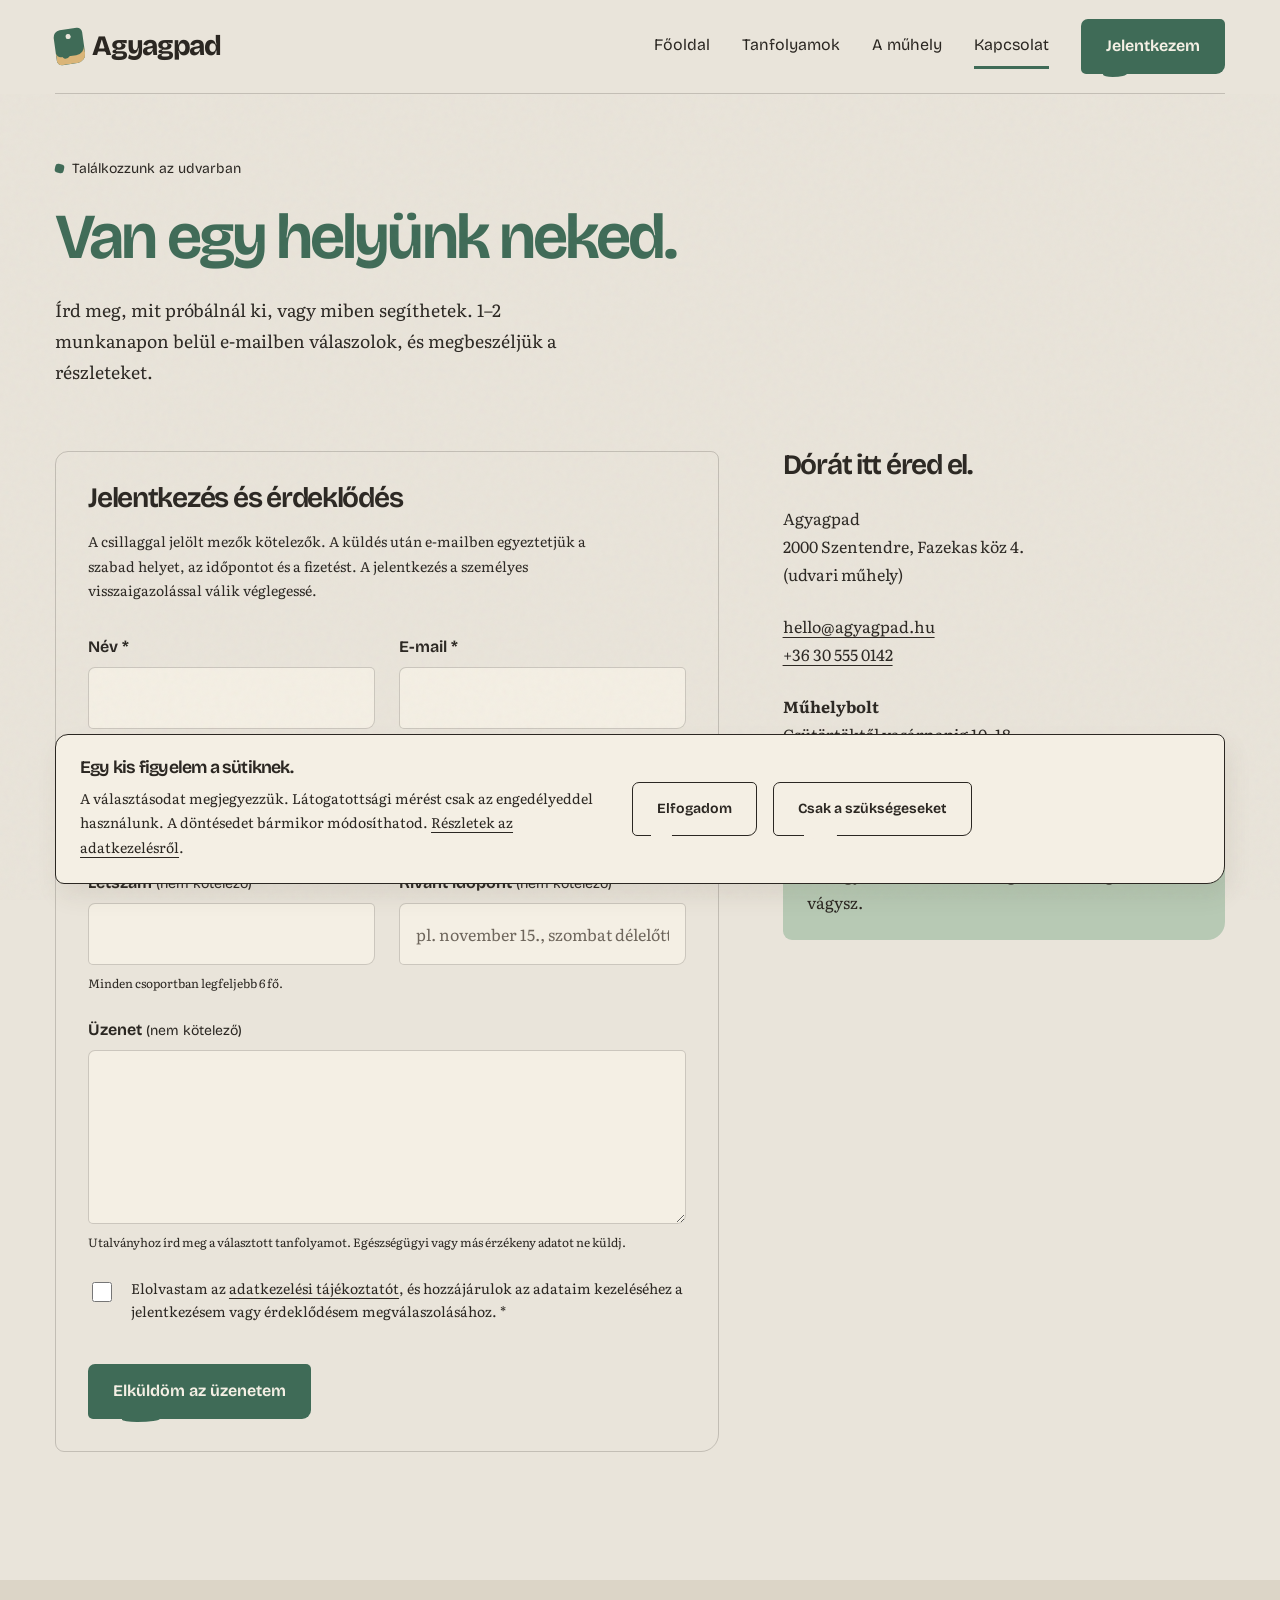
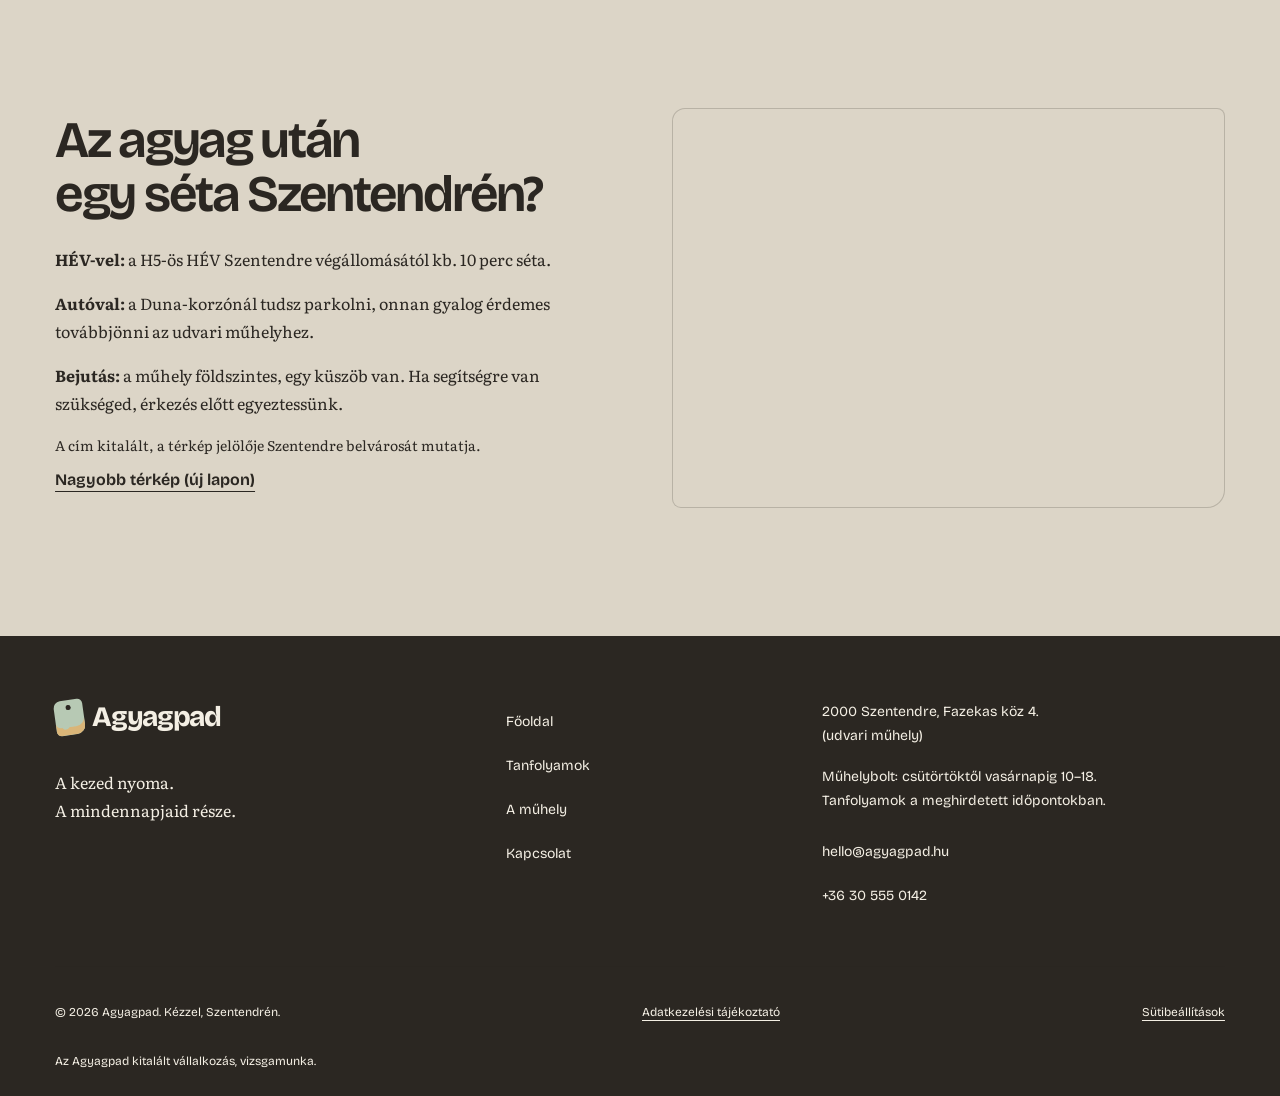
==== kapcsolat.html @ c981d9db "Végleges weboldal: Főoldal, Tanfolyamok, A műhely, Kapcsolat (Netlify Forms), adatkezelés, sütibanne" ====
<!doctype html>
<html lang="hu"><head><meta charset="UTF-8"><meta name="viewport" content="width=device-width, initial-scale=1.0">
<title>Kapcsolat és jelentkezés | Agyagpad, Szentendre</title><meta name="description" content="Jelentkezz korongozó tanfolyamra, kérj ajándékutalványt, vagy írj Dórának. Elérhetőségek, nyitvatartás és megközelítés Szentendrén.">
<link rel="canonical" href="https://agyagpad-szentendre.netlify.app/kapcsolat.html">
<meta property="og:type" content="website"><meta property="og:site_name" content="Agyagpad"><meta property="og:title" content="Kapcsolat és jelentkezés | Agyagpad, Szentendre"><meta property="og:description" content="Jelentkezz korongozó tanfolyamra, kérj ajándékutalványt, vagy írj Dórának. Elérhetőségek, nyitvatartás és megközelítés Szentendrén."><meta property="og:url" content="https://agyagpad-szentendre.netlify.app/kapcsolat.html"><meta property="og:image" content="https://images.unsplash.com/photo-1771523350533-a831d1f703a7?auto=format&fit=crop&fm=webp&q=75&w=1600"><meta property="og:image:alt" content="Agyagos kezek formálnak egy edényt a korongon"><meta property="og:locale" content="hu_HU">
<link rel="icon" href="favicon.svg" type="image/svg+xml"><meta name="theme-color" content="#3F6B57">
<link rel="preconnect" href="https://fonts.googleapis.com"><link rel="preconnect" href="https://fonts.gstatic.com" crossorigin><link rel="preconnect" href="https://images.unsplash.com">
<link href="https://fonts.googleapis.com/css2?family=Bricolage+Grotesque:opsz,wght@12..96,300..800&family=Literata:ital,opsz,wght@0,7..72,300..700;1,7..72,400&display=swap" rel="stylesheet"><link rel="stylesheet" href="css/style.css">
</head><body><a class="skip-link" href="#tartalom">Ugrás a tartalomra</a>
<header class="site-header" id="fejlec"><div class="container header-inner">
<a class="logo" href="index.html" aria-label="Agyagpad, főoldal"><span class="logo-mark" aria-hidden="true"></span>Agyagpad</a>
<nav class="desktop-nav" aria-label="Fő navigáció"><a href="index.html">Főoldal</a><a href="tanfolyamok.html">Tanfolyamok</a><a href="muhely.html">A műhely</a><a href="kapcsolat.html" aria-current="page">Kapcsolat</a></nav>
<a class="button header-cta" href="kapcsolat.html#jelentkezes">Jelentkezem</a>
<button class="menu-toggle" type="button" aria-expanded="false" aria-controls="mobil-menu" aria-label="Menü megnyitása">Menü</button>
</div><div class="mobile-menu" id="mobil-menu" hidden><nav aria-label="Mobil navigáció"><a href="index.html">Főoldal</a><a href="tanfolyamok.html">Tanfolyamok</a><a href="muhely.html">A műhely</a><a href="kapcsolat.html" aria-current="page">Kapcsolat</a></nav><p>Egy udvari műhely Szentendrén. Egy hely a korongnál neked.</p></div></header><main id="tartalom" tabindex="-1"><section class="page-intro container"><p class="hero-location">Találkozzunk az udvarban</p><h1>Van egy helyünk neked.</h1><p class="lead">Írd meg, mit próbálnál ki, vagy miben segíthetek. 1–2 munkanapon belül e-mailben válaszolok, és megbeszéljük a részleteket.</p></section>
<div class="container contact-layout"><section class="form-panel" id="jelentkezes" aria-labelledby="urlap-cim"><h2 id="urlap-cim">Jelentkezés és érdeklődés</h2><p>A csillaggal jelölt mezők kötelezők. A küldés után e-mailben egyeztetjük a szabad helyet, az időpontot és a fizetést. A jelentkezés a személyes visszaigazolással válik véglegessé.</p>
<form name="jelentkezes" method="POST" data-netlify="true" netlify-honeypot="bot-field" action="/koszonjuk.html">
<input type="hidden" name="form-name" value="jelentkezes"><p hidden><label for="bot-field">Ezt a mezőt hagyd üresen</label><input id="bot-field" name="bot-field" tabindex="-1" autocomplete="off"></p>
<div class="form-grid">
<div class="field"><label for="nev">Név *</label><input id="nev" name="nev" type="text" autocomplete="name" maxlength="120" required aria-describedby="nev-hiba"><p class="field-error" id="nev-hiba" hidden></p></div>
<div class="field"><label for="email">E-mail *</label><input id="email" name="email" type="email" autocomplete="email" maxlength="254" required aria-describedby="email-hiba"><p class="field-error" id="email-hiba" hidden></p></div>
<div class="field"><label for="telefon">Telefon <span>(nem kötelező)</span></label><input id="telefon" name="telefon" type="tel" autocomplete="tel" maxlength="40" aria-describedby="telefon-hiba"><p class="field-error" id="telefon-hiba" hidden></p></div>
<div class="field"><label for="tipus">Tanfolyam típusa *</label><select id="tipus" name="tipus" required aria-describedby="tipus-hiba"><option value="">Válassz egy típust</option value="kostolo">Kóstoló</option><option value="kurzus">Kezdő kurzus</option><option value="csapatepito">Csapatépítő</option><option value="utalvany">Ajándékutalvány</option><option value="egyeb">Egyéb kérdés</option></select><p class="field-error" id="tipus-hiba" hidden></p></div>
<div class="field"><label for="letszam">Létszám <span>(nem kötelező)</span></label><input id="letszam" name="letszam" type="number" min="1" max="6" step="1" inputmode="numeric" aria-describedby="letszam-segitseg letszam-hiba"><span class="field-help" id="letszam-segitseg">Minden csoportban legfeljebb 6 fő.</span><p class="field-error" id="letszam-hiba" hidden></p></div>
<div class="field"><label for="idopont">Kívánt időpont <span>(nem kötelező)</span></label><input id="idopont" name="idopont" type="text" maxlength="200" placeholder="pl. november 15., szombat délelőtt" aria-describedby="idopont-hiba"><p class="field-error" id="idopont-hiba" hidden></p></div>
<div class="field wide"><label for="uzenet">Üzenet <span>(nem kötelező)</span></label><textarea id="uzenet" name="uzenet" rows="5" maxlength="4000" aria-describedby="uzenet-segitseg uzenet-hiba"></textarea><span class="field-help" id="uzenet-segitseg">Utalványhoz írd meg a választott tanfolyamot. Egészségügyi vagy más érzékeny adatot ne küldj.</span><p class="field-error" id="uzenet-hiba" hidden></p></div>
<div class="field wide"><label class="check-label" for="adatkezeles"><input id="adatkezeles" name="adatkezeles" type="checkbox" value="hozzajarulok" required aria-describedby="adatkezeles-hiba"><span>Elolvastam az <a href="adatkezelesi-tajekoztato.html">adatkezelési tájékoztatót</a>, és hozzájárulok az adataim kezeléséhez a jelentkezésem vagy érdeklődésem megválaszolásához. *</span></label><p class="field-error" id="adatkezeles-hiba" hidden></p></div>
</div><button class="button" type="submit">Elküldöm az üzenetem</button>
</form></section>
<aside class="contact-aside" aria-labelledby="elerhetoseg-cim"><h2 id="elerhetoseg-cim">Dórát itt éred el.</h2><p>Agyagpad<br>2000 Szentendre, Fazekas köz 4.<br>(udvari műhely)</p><p><a href="mailto:hello@agyagpad.hu">hello@agyagpad.hu</a><br><a href="tel:+36305550142">+36 30 555 0142</a></p><p><strong>Műhelybolt</strong><br>Csütörtöktől vasárnapig 10–18.<br>Tanfolyamok a megadott időpontokban.</p><p class="aside-note">Nem tudod, melyik alkalom illene hozzád? Válaszd az „Egyéb kérdés” lehetőséget, és írd meg, mire vágysz.</p></aside></div>
<section class="section surface" id="megkozelites" aria-labelledby="utvonal-cim"><div class="container split"><div class="copy"><h2 id="utvonal-cim">Az agyag után<br>egy séta Szentendrén?</h2><p><strong>HÉV-vel:</strong> a H5-ös HÉV Szentendre végállomásától kb. 10 perc séta.</p><p><strong>Autóval:</strong> a Duna-korzónál tudsz parkolni, onnan gyalog érdemes továbbjönni az udvari műhelyhez.</p><p><strong>Bejutás:</strong> a műhely földszintes, egy küszöb van. Ha segítségre van szükséged, érkezés előtt egyeztessünk.</p><p class="gallery-note">A cím kitalált, a térkép jelölője Szentendre belvárosát mutatja.</p><a class="text-link" href="https://www.openstreetmap.org/?mlat=47.6694&amp;mlon=19.0756#map=16/47.6694/19.0756" target="_blank" rel="noopener noreferrer">Nagyobb térkép (új lapon)</a></div><iframe class="map" src="https://www.openstreetmap.org/export/embed.html?bbox=19.062%2C47.663%2C19.089%2C47.676&amp;layer=mapnik&amp;marker=47.6694%2C19.0756" width="800" height="400" loading="lazy" title="Szentendre belvárosa az OpenStreetMap térképen" referrerpolicy="no-referrer"></iframe></div></section></main><footer><div class="container"><div class="footer-main">
<div class="footer-brand"><a class="logo" href="index.html" aria-label="Agyagpad, főoldal"><span class="logo-mark" aria-hidden="true"></span>Agyagpad</a><p class="footer-tagline">A kezed nyoma.<br>A mindennapjaid része.</p></div>
<nav class="footer-nav" aria-label="Lábléc navigáció"><a href="index.html">Főoldal</a><a href="tanfolyamok.html">Tanfolyamok</a><a href="muhely.html">A műhely</a><a href="kapcsolat.html" aria-current="page">Kapcsolat</a></nav>
<div class="footer-contact"><p>2000 Szentendre, Fazekas köz 4.<br>(udvari műhely)</p><p>Műhelybolt: csütörtöktől vasárnapig 10–18.<br>Tanfolyamok a meghirdetett időpontokban.</p><a href="mailto:hello@agyagpad.hu">hello@agyagpad.hu</a><a href="tel:+36305550142">+36 30 555 0142</a></div>
</div><div class="footer-bottom"><p>© 2026 Agyagpad. Kézzel, Szentendrén.</p><a href="adatkezelesi-tajekoztato.html">Adatkezelési tájékoztató</a><button type="button" class="cookie-settings" data-cookie-settings>Sütibeállítások</button></div><p class="footer-note">Az Agyagpad kitalált vállalkozás, vizsgamunka.</p></div></footer>
<section class="cookie-banner" id="suti-banner" aria-labelledby="suti-cim" hidden><div><h2 id="suti-cim">Egy kis figyelem a sütiknek.</h2><p>A választásodat megjegyezzük. Látogatottsági mérést csak az engedélyeddel használunk. A döntésedet bármikor módosíthatod. <a href="adatkezelesi-tajekoztato.html#sutik">Részletek az adatkezelésről</a>.</p></div><div class="cookie-actions"><button class="button" type="button" data-consent="accept">Elfogadom</button><button class="button" type="button" data-consent="necessary">Csak a szükségeseket</button></div></section>
<p class="cookie-status" id="suti-statusz" role="status" aria-live="polite"></p>
<script src="js/main.js" defer></script></body></html>
---- css/style.css ----
/* Agyagpad: a design-system.md tokenjei és közös komponensei. */
:root {
  --color-primary: #3F6B57;
  --color-secondary: #C08A3E;
  --color-accent: #34508C;
  --color-bg: #E9E4DA;
  --color-surface: #DCD5C7;
  --color-chalk: #F4EFE4;
  --color-celadon-light: #B7C9B4;
  --color-ochre-light: #DAB578;
  --color-text: #2B2722;
  --color-muted: #6E665C;
  --color-line: rgba(43,39,34,.2);
  --font-heading: 'Bricolage Grotesque', system-ui, sans-serif;
  --font-body: 'Literata', Georgia, serif;
  --fs-display: clamp(3.4rem, 6.7vw, 6.6rem);
  --fs-h1: clamp(2.6rem, 5vw, 4.6rem);
  --fs-h2: clamp(2.1rem, 4vw, 3.8rem);
  --fs-h3: clamp(1.5rem, 2.2vw, 2.1rem);
  --fs-lead: clamp(1.1rem, 1.3vw, 1.3rem);
  --fs-body: 1rem;
  --fs-small: .875rem;
  --fs-xs: .75rem;
  --page-gutter: clamp(22px, 4.3vw, 80px);
  --content-max: 1440px;
  --space-section: clamp(72px, 10vw, 150px);
  --space-1: 8px;
  --space-2: 16px;
  --space-3: 24px;
  --space-4: 32px;
  --space-6: 48px;
  --space-8: 64px;
  --radius-tile: 13px 8px 18px 9px;
  --radius-button: 7px 5px 9px 5px;
  --button-height: 54px;
  --shadow-tile: 4px 12px 24px rgba(75,62,43,.09);
  --ease-spring: cubic-bezier(.2,.8,.25,1.3);
  --duration-hover: 300ms;
  --header-height: 94px;
  --weight-heading: 650;
  --tracking-heading: -.045em;
  --leading-heading: 1.05;
  --leading-body: 1.75;
  --focus-width: 3px;
  --grain-opacity: .15;
}
*, *::before, *::after { box-sizing: border-box; }
html { scroll-behavior: smooth; scroll-padding-top: calc(var(--header-height) + var(--space-3)); }
body { margin: 0; background: var(--color-bg); color: var(--color-text); font: var(--fs-body)/var(--leading-body) var(--font-body); -webkit-font-smoothing: antialiased; }
body::before { content: ''; position: fixed; inset: 0; z-index: 20; pointer-events: none; opacity: var(--grain-opacity); background: url("data:image/svg+xml,%3Csvg viewBox='0 0 180 180' xmlns='http://www.w3.org/2000/svg'%3E%3Cfilter id='n'%3E%3CfeTurbulence type='fractalNoise' baseFrequency='.85' numOctaves='3' stitchTiles='stitch'/%3E%3C/filter%3E%3Cpath opacity='.23' filter='url(%23n)' d='M0 0h180v180H0z'/%3E%3C/svg%3E"); }
h1, h2, h3, p, figure { margin: 0; }
h1, h2, h3 { font-family: var(--font-heading); font-weight: var(--weight-heading); line-height: var(--leading-heading); letter-spacing: var(--tracking-heading); text-wrap: balance; overflow-wrap: break-word; }
h1 { font-size: var(--fs-h1); }
h2 { font-size: var(--fs-h2); }
h3 { font-size: var(--fs-h3); }
p { max-width: 65ch; }
a { color: inherit; text-decoration: none; }
button, input, select, textarea { font: inherit; color: inherit; }
button { cursor: pointer; }
button, a { -webkit-tap-highlight-color: transparent; }
img { display: block; width: 100%; height: 100%; object-fit: cover; }
svg { display: block; }
[hidden] { display: none !important; }
::selection { background: var(--color-ochre-light); color: var(--color-text); }
:focus-visible { outline: var(--focus-width) solid var(--color-accent); outline-offset: 5px; }
footer :focus-visible, .closing :focus-visible, .facts :focus-visible, .course:nth-child(3) :focus-visible, .detail-tile.cobalt :focus-visible { outline-color: var(--color-ochre-light); }
.container { width: calc(100% - var(--page-gutter) * 2); max-width: var(--content-max); margin-inline: auto; }
.container > *, .split > *, .studio-layout > *, .visit-layout > *, .gift-panel > *, .contact-layout > *, .footer-main > * { min-width: 0; }
.skip-link { position: fixed; top: var(--space-1); left: var(--space-2); z-index: 100; padding: var(--space-2) var(--space-3); background: var(--color-chalk); font-family: var(--font-heading); transform: translateY(-160%); }
.skip-link:focus { transform: none; }
.site-header { position: sticky; top: 0; z-index: 40; background: var(--color-bg); }
.site-header.scrolled { box-shadow: var(--shadow-tile); }
.header-inner { min-height: var(--header-height); display: flex; align-items: center; gap: var(--space-4); border-bottom: 1px solid var(--color-line); }
.logo { display: inline-flex; align-items: center; gap: var(--space-1); font: 750 var(--fs-h3)/1 var(--font-heading); letter-spacing: var(--tracking-heading); flex-shrink: 0; }
.logo-mark { position: relative; width: 29px; height: 35px; background: var(--color-primary); border-radius: var(--radius-button); transform: rotate(-8deg); box-shadow: inset 0 -8px 0 var(--color-ochre-light); flex-shrink: 0; }
.logo-mark::before { content: ''; position: absolute; left: 12px; top: 5px; width: 5px; height: 5px; border-radius: 50%; background: var(--color-bg); }
.logo-mark::after { content: ''; position: absolute; left: 6px; bottom: 6px; width: 8px; height: 7px; border-radius: 0 0 6px 5px; background: var(--color-primary); }
.desktop-nav { display: flex; gap: var(--space-4); margin-left: auto; font: var(--fs-body)/1.4 var(--font-heading); }
.desktop-nav a { display: flex; align-items: center; min-height: 44px; border-bottom: 3px solid transparent; }
.desktop-nav a:hover, .desktop-nav [aria-current] { border-color: var(--color-primary); }
.button { --button-bg: var(--color-primary); position: relative; display: inline-flex; align-items: center; justify-content: center; min-height: var(--button-height); padding: var(--space-2) var(--space-3); border: 1px solid transparent; border-radius: var(--radius-button); background: var(--button-bg); color: var(--color-chalk); font: 650 var(--fs-body)/1.3 var(--font-heading); text-align: center; transition: transform var(--duration-hover) var(--ease-spring); }
.button::after { content: ''; position: absolute; bottom: -4px; left: 15%; width: 17%; height: 6px; border-radius: 0 0 60% 40%; background: var(--button-bg); }
.button:hover { transform: translateY(-2px) rotate(-1deg); }
.button.secondary { --button-bg: transparent; color: var(--color-text); border-color: var(--color-text); }
.button.ochre { --button-bg: var(--color-ochre-light); color: var(--color-text); }
.button.light { --button-bg: var(--color-chalk); color: var(--color-primary); }
.header-cta { flex-shrink: 0; }
.menu-toggle { display: none; min-height: 44px; padding: var(--space-1) 0; border: 0; background: transparent; font: 650 var(--fs-small)/1.3 var(--font-heading); }
.mobile-menu { position: fixed; inset: var(--header-height) 0 0; padding: var(--space-4) var(--page-gutter); background: var(--color-bg); overflow-y: auto; }
.mobile-menu nav { display: grid; font: 650 var(--fs-h3)/1.5 var(--font-heading); }
.mobile-menu nav a { padding-block: var(--space-2); border-bottom: 1px solid var(--color-line); }
.mobile-menu [aria-current] { color: var(--color-primary); text-decoration: underline; text-underline-offset: var(--space-1); }
.mobile-menu p { margin-top: var(--space-4); font-size: var(--fs-small); }
.menu-open { overflow-y: hidden; }
.hero { display: grid; grid-template-columns: 1.08fr 1fr; gap: var(--space-8); align-items: center; padding-block: var(--space-8); }
.hero-location { display: flex; align-items: center; gap: var(--space-1); margin-bottom: var(--space-3); font: var(--fs-small)/1.5 var(--font-heading); }
.hero-location::before { content: ''; width: 9px; height: 9px; flex-shrink: 0; border-radius: 3px; background: var(--color-primary); transform: rotate(12deg); }
.hero h1 { font-size: var(--fs-display); line-height: .98; color: var(--color-primary); }
.hero-copy { max-width: 42ch; margin-top: var(--space-3); font-size: var(--fs-lead); }
.hero-actions, .actions { display: flex; flex-wrap: wrap; gap: var(--space-2); margin-top: var(--space-4); }
.hero-note { margin-top: var(--space-3); font: var(--fs-small)/1.5 var(--font-heading); color: var(--color-text); }
.glaze-board { position: relative; min-width: 0; width: 95%; justify-self: center; padding: var(--space-3) var(--space-3) var(--space-2); border: 1px solid var(--color-line); border-radius: var(--radius-tile); background: var(--color-surface); box-shadow: var(--shadow-tile); transform: rotate(2deg); }
.board-nail { position: absolute; top: var(--space-1); left: 50%; width: 6px; height: 6px; border-radius: 50%; background: var(--color-muted); }
.hero-photo { height: clamp(260px, 24vw, 365px); border-radius: var(--radius-button); overflow: hidden; transform: rotate(-1deg); background: var(--color-muted); }
.photo-note { position: absolute; top: var(--space-6); right: 0; padding: var(--space-2); border-radius: var(--radius-button); background: var(--color-accent); color: var(--color-chalk); font: var(--fs-small)/1.25 var(--font-heading); transform: rotate(2deg); }
.photo-note strong { display: block; font-size: var(--fs-h3); }
.board-bottom { padding: var(--space-3) var(--space-1) 0; transform: rotate(-2deg); }
.board-caption { display: flex; flex-wrap: wrap; justify-content: space-between; gap: var(--space-1); margin-top: var(--space-2); font: var(--fs-xs)/1.5 var(--font-heading); }
.swatches { display: grid; grid-template-columns: repeat(3,minmax(0,1fr)); gap: var(--space-2); }
.swatch { --glaze: var(--color-primary); position: relative; height: 104px; padding: 0 0 var(--space-1); display: flex; align-items: end; justify-content: center; border: 0; border-radius: var(--radius-button); background: var(--color-ochre-light); font: 650 var(--fs-xs)/1.5 var(--font-heading); transform-origin: 50% 8px; transition: transform var(--duration-hover) var(--ease-spring); }
.swatch::before { content: ''; position: absolute; inset: 0 0 var(--space-4); border-radius: 7px 5px 18% 7%; background: var(--glaze); }
.swatch::after { content: ''; position: absolute; top: var(--space-1); left: calc(50% - 3px); width: 6px; height: 6px; border-radius: 50%; background: var(--color-surface); }
.swatch span::before { content: ''; position: absolute; left: 21%; bottom: var(--space-3); width: 10px; height: 15px; background: var(--glaze); border-radius: 0 0 8px 6px; }
.swatch:nth-child(2) { --glaze: var(--color-secondary); transform: rotate(2deg); }
.swatch:nth-child(3) { --glaze: var(--color-accent); transform: rotate(-2deg); }
.swatch[aria-pressed="true"], .swatch:hover { transform: rotate(-2deg) translateY(-4px); }
.swatch[aria-pressed="true"] { outline: 2px solid var(--color-text); outline-offset: 3px; }
.swatch:focus-visible { outline: var(--focus-width) solid var(--color-accent); outline-offset: 5px; }
.glaze-enter .swatch { animation: tile-arrives 700ms var(--ease-spring) both; }
.glaze-enter .swatch:nth-child(2) { animation-delay: 120ms; }
.glaze-enter .swatch:nth-child(3) { animation-delay: 240ms; }
@keyframes tile-arrives { from { opacity: 0; transform: translateY(-24px) rotate(-12deg); } }
.section { padding-block: var(--space-section); }
.section-heading { display: flex; justify-content: space-between; align-items: end; gap: var(--space-6); margin-bottom: var(--space-6); }
.section-heading p { max-width: 36ch; }
.process { border-top: 1px solid var(--color-line); padding-top: var(--space-8); }
.steps { display: grid; grid-template-columns: repeat(4,minmax(0,1fr)); gap: var(--space-4); list-style: none; margin: 0; padding: 0; counter-reset: steps; }
.steps li { counter-increment: steps; position: relative; padding-top: var(--space-8); }
.steps li::before { content: counter(steps,decimal-leading-zero); position: absolute; top: 0; left: 0; width: 40px; height: 40px; border-radius: var(--radius-button); background: var(--color-celadon-light); font: 650 var(--fs-body)/40px var(--font-heading); text-align: center; transform: rotate(-2deg); }
.steps li:nth-child(2)::before { background: var(--color-ochre-light); transform: rotate(2deg); }
.steps li:nth-child(3)::before { background: var(--color-accent); color: var(--color-chalk); }
.steps li::after { content: ''; position: absolute; top: 20px; left: var(--space-6); right: 0; height: 1px; background: var(--color-line); }
.steps li:last-child::after { display: none; }
.steps h3 { margin-bottom: var(--space-2); }
.steps p { font-size: var(--fs-small); }
.courses, .surface { background: var(--color-surface); }
.course-grid { display: grid; grid-template-columns: repeat(3,minmax(0,1fr)); gap: var(--space-4); padding: var(--space-2) var(--space-1); }
.course { --tile-color: var(--color-celadon-light); position: relative; display: flex; flex-direction: column; min-width: 0; padding: var(--space-6) var(--space-4) var(--space-4); border-radius: var(--radius-tile); background: var(--tile-color); box-shadow: var(--shadow-tile); transform: rotate(-1deg); }
.course::before, .fact::before { content: ''; position: absolute; top: var(--space-2); left: calc(50% - 4px); width: 8px; height: 8px; border-radius: 50%; background: var(--color-muted); }
.course::after { content: ''; position: absolute; bottom: -8px; left: 17%; width: 24%; height: 16px; border-radius: 0 0 50% 30%; background: var(--tile-color); }
.course:nth-child(2) { --tile-color: var(--color-ochre-light); transform: translateY(16px) rotate(1deg); }
.course:nth-child(3) { --tile-color: var(--color-accent); color: var(--color-chalk); }
.course:nth-child(3)::before { background: var(--color-chalk); }
.course-topline, .course-time { font: var(--fs-small)/1.7 var(--font-heading); }
.course-topline { margin-bottom: var(--space-2); }
.course h3 { margin-bottom: var(--space-2); }
.course-description { font-size: var(--fs-small); flex: 1; }
.course-time { margin-bottom: var(--space-3); padding-block: var(--space-3); border-bottom: 1px solid currentColor; }
.course-price { font: 650 var(--fs-h3)/1.3 var(--font-heading); letter-spacing: var(--tracking-heading); }
.course-price small { font: var(--fs-small)/1.5 var(--font-heading); letter-spacing: normal; }
.course .text-link { margin-top: var(--space-2); align-self: start; }
.text-link { display: inline-flex; align-items: center; min-height: 44px; font: 650 var(--fs-body)/1.5 var(--font-heading); text-decoration: underline; text-underline-offset: 6px; }
.text-link:hover { text-decoration-thickness: 2px; }
.course-footnote { text-align: center; max-width: none; margin-top: var(--space-6); font-size: var(--fs-small); }
.facts { padding-block: var(--space-section); background: var(--color-primary); color: var(--color-chalk); }
.facts-heading { display: grid; grid-template-columns: 1.2fr 1fr; gap: var(--space-8); align-items: center; margin-bottom: var(--space-6); }
.fact-grid { display: grid; grid-template-columns: repeat(4,minmax(0,1fr)); gap: var(--space-3); }
.fact { position: relative; padding: var(--space-6) var(--space-3) var(--space-4); background: var(--color-celadon-light); color: var(--color-text); border-radius: var(--radius-tile); }
.fact:nth-child(2) { background: var(--color-chalk); }
.fact:nth-child(3) { background: var(--color-surface); }
.fact:nth-child(4) { background: var(--color-ochre-light); }
.fact-value { display: block; font: 650 var(--fs-h3)/1.1 var(--font-heading); letter-spacing: var(--tracking-heading); margin-bottom: var(--space-3); }
.fact h3 { font-size: var(--fs-body); margin-bottom: var(--space-2); }
.fact p { font-size: var(--fs-small); }
.studio, .visit { padding-block: var(--space-section); }
.studio-layout, .visit-layout, .split { display: grid; grid-template-columns: repeat(2,minmax(0,1fr)); gap: var(--space-8); align-items: center; }
.studio-photo { height: 520px; position: relative; width: 96%; margin-inline: auto; padding: var(--space-2); border-radius: var(--radius-tile); background: var(--color-surface); transform: rotate(-2deg); }
.studio-photo img, .editorial-photo img { border-radius: var(--radius-button); }
.studio-photo figcaption { position: absolute; bottom: var(--space-3); right: 0; padding: var(--space-2); border-radius: var(--radius-button); background: var(--color-ochre-light); transform: rotate(2deg); font: var(--fs-small)/1.5 var(--font-heading); }
.studio-copy h2, .visit h2, .gift-copy h2, .copy h2 { margin-bottom: var(--space-3); }
.studio-copy p + p, .copy p + p { margin-top: var(--space-2); }
.studio-signature { margin-block: var(--space-3); color: var(--color-primary); font: 650 var(--fs-h3)/1.2 var(--font-heading); }
.pieces { margin-top: var(--space-8); }
.pieces-heading { display: flex; justify-content: space-between; align-items: baseline; gap: var(--space-4); margin-bottom: var(--space-4); }
.pieces-heading p { max-width: 40ch; font-size: var(--fs-small); }
.pieces-grid { display: grid; grid-template-columns: 1fr 1.18fr 1fr; gap: var(--space-3); }
.pieces-grid figure { min-width: 0; }
.piece-photo { height: 290px; overflow: hidden; border-radius: var(--radius-tile); background: var(--color-surface); }
.pieces-grid figure:nth-child(2) { padding-top: var(--space-3); }
.pieces-grid figcaption { display: flex; flex-wrap: wrap; justify-content: space-between; gap: var(--space-1); margin-top: var(--space-2); font: var(--fs-small)/1.5 var(--font-heading); }
.gift { padding-bottom: var(--space-6); }
.gift-panel { display: grid; grid-template-columns: 1fr 1.1fr; gap: var(--space-8); align-items: center; padding: var(--space-8); border-radius: var(--radius-tile); background: var(--color-ochre-light); }
.gift-copy .button { margin-top: var(--space-3); }
.gift-note { margin-top: var(--space-3); font-size: var(--fs-small); }
.voucher { position: relative; width: 96%; margin-inline: auto; padding: var(--space-4); border-radius: var(--radius-tile); background: var(--color-chalk); transform: rotate(-2deg); box-shadow: var(--shadow-tile); }
.voucher::before { content: ''; position: absolute; inset: var(--space-1); border: 1px solid var(--color-secondary); border-radius: var(--radius-button); pointer-events: none; }
.voucher-top, .voucher-bottom { display: flex; justify-content: space-between; gap: var(--space-2); font: var(--fs-small)/1.5 var(--font-heading); }
.voucher-title { margin-block: var(--space-4) var(--space-3); font: 650 var(--fs-h3)/1.1 var(--font-heading); color: var(--color-primary); letter-spacing: var(--tracking-heading); }
.voucher-line { display: flex; align-items: center; gap: var(--space-2); margin-top: var(--space-1); font-size: var(--fs-xs); }
.voucher-line i { flex: 1; height: 1px; background: var(--color-line); }
.voucher-bottom { margin-top: var(--space-3); padding-top: var(--space-2); border-top: 1px solid var(--color-line); font-size: var(--fs-xs); }
.visit-intro, .visit-travel { margin-block: var(--space-3); }
.visit-details { display: grid; grid-template-columns: repeat(2,minmax(0,1fr)); gap: var(--space-3); }
dt { font: 650 var(--fs-body)/1.5 var(--font-heading); margin-bottom: var(--space-1); }
dd { margin: 0; font-size: var(--fs-small); }
.visit-photo { height: 460px; position: relative; overflow: hidden; border-radius: var(--radius-tile); }
.visit-photo figcaption { position: absolute; bottom: var(--space-3); left: var(--space-3); right: var(--space-3); width: fit-content; padding: var(--space-2); background: var(--color-chalk); border-radius: var(--radius-button); font: var(--fs-small)/1.5 var(--font-heading); }
.closing { padding-block: var(--space-8); background: var(--color-primary); color: var(--color-chalk); }
.closing-inner { display: flex; justify-content: space-between; align-items: center; gap: var(--space-6); }
.closing-actions { flex-shrink: 0; display: grid; gap: var(--space-2); text-align: center; font: var(--fs-small)/1.5 var(--font-heading); }
footer { padding-block: var(--space-8) var(--space-3); background: var(--color-text); color: var(--color-chalk); font-family: var(--font-heading); }
.footer-main { display: grid; grid-template-columns: 1.2fr .8fr 1.2fr; gap: var(--space-6); margin-bottom: var(--space-6); }
footer .logo-mark { background: var(--color-celadon-light); }
footer .logo-mark::before { background: var(--color-text); }
footer .logo-mark::after { background: var(--color-celadon-light); }
.footer-tagline { font-family: var(--font-body); margin-top: var(--space-3); }
.footer-nav { display: grid; justify-items: start; align-content: start; }
.footer-nav a, .footer-contact a { display: flex; align-items: center; min-height: 44px; font-size: var(--fs-small); }
.footer-contact { font-size: var(--fs-small); overflow-wrap: anywhere; }
.footer-contact p { margin-bottom: var(--space-2); }
.footer-bottom { display: flex; flex-wrap: wrap; align-items: center; justify-content: space-between; gap: var(--space-2) var(--space-3); padding-top: var(--space-3); border-top: 1px solid var(--color-line); font-size: var(--fs-xs); }
.footer-bottom a, .cookie-settings { min-height: 44px; display: inline-flex; align-items: center; text-decoration: underline; text-underline-offset: 4px; }
.cookie-settings { padding: 0; border: 0; background: transparent; font: inherit; }
footer a:hover { text-decoration: underline; text-underline-offset: 4px; }
.footer-note { margin-top: var(--space-2); font-size: var(--fs-xs); }
.page-intro { padding-block: var(--space-8); }
.page-intro h1 { color: var(--color-primary); max-width: 19ch; }
.page-intro .lead { margin-top: var(--space-3); max-width: 55ch; font-size: var(--fs-lead); }
.page-links { display: flex; flex-wrap: wrap; gap: var(--space-3); margin-top: var(--space-4); }
.page-links a { font: 650 var(--fs-small)/1.5 var(--font-heading); text-decoration: underline; text-underline-offset: 5px; min-height: 44px; display: flex; align-items: center; }
.course-detail { padding-block: var(--space-section); border-top: 1px solid var(--color-line); }
.detail-tile { position: relative; width: 96%; margin-inline: auto; padding: var(--space-6) var(--space-4); background: var(--color-celadon-light); border-radius: var(--radius-tile); box-shadow: var(--shadow-tile); transform: rotate(-1deg); }
.detail-tile.ochre { background: var(--color-ochre-light); transform: rotate(1deg); }
.detail-tile.cobalt { background: var(--color-accent); color: var(--color-chalk); }
.detail-tile p + p { margin-top: var(--space-3); }
.detail-price { font: 650 var(--fs-h2)/1.1 var(--font-heading); letter-spacing: var(--tracking-heading); }
.detail-meta { margin-top: var(--space-3); font: 650 var(--fs-lead)/1.5 var(--font-heading); }
.course-detail h3 { margin-block: var(--space-4) var(--space-2); }
.plain-list { padding-left: var(--space-3); margin-block: var(--space-3); }
.plain-list li + li { margin-top: var(--space-1); }
.included-list { display: grid; grid-template-columns: repeat(3,minmax(0,1fr)); gap: var(--space-3); padding: 0; list-style: none; margin-block: var(--space-4); }
.included-list li { padding: var(--space-3); background: var(--color-chalk); border-radius: var(--radius-button); font-family: var(--font-heading); }
.faq { max-width: 900px; margin-inline: auto; }
.faq h2 { margin-bottom: var(--space-4); }
details { border-bottom: 1px solid var(--color-line); }
summary { position: relative; padding: var(--space-3) var(--space-4) var(--space-3) 0; cursor: pointer; font: 650 var(--fs-lead)/1.4 var(--font-heading); }
details p { padding-bottom: var(--space-3); }
.editorial-photo { height: 480px; padding: var(--space-2); border-radius: var(--radius-tile); background: var(--color-surface); }
.editorial-photo figcaption { font-size: var(--fs-small); }
.gallery-note { margin-top: var(--space-3); font-size: var(--fs-small); color: var(--color-text); }
.contact-layout { display: grid; grid-template-columns: 1.5fr 1fr; gap: var(--space-8); align-items: start; padding-bottom: var(--space-section); }
.form-panel { padding: var(--space-4); border: 1px solid var(--color-line); border-radius: var(--radius-tile); }
.form-panel h2 { font-size: var(--fs-h3); }
.form-panel > p { margin-top: var(--space-2); font-size: var(--fs-small); }
.form-grid { display: grid; grid-template-columns: repeat(2,minmax(0,1fr)); gap: var(--space-3); margin-block: var(--space-4); }
.field { min-width: 0; }
.field.wide { grid-column: 1/-1; }
label { display: block; font: 650 var(--fs-body)/1.5 var(--font-heading); margin-bottom: var(--space-1); }
label span { font-size: var(--fs-small); font-weight: 400; }
input:not([type="checkbox"]), select, textarea { display: block; width: 100%; min-height: var(--button-height); padding: var(--space-2); border: 1px solid var(--color-line); border-radius: var(--radius-button); background: var(--color-chalk); font-size: var(--fs-body); }
textarea { resize: vertical; min-height: 144px; }
input:focus, select:focus, textarea:focus { outline: var(--focus-width) solid var(--color-accent); outline-offset: 2px; }
input::placeholder, textarea::placeholder { color: var(--color-muted); opacity: 1; }
.field-help { display: block; font-size: var(--fs-xs); margin-top: var(--space-1); }
.check-label { display: flex; align-items: start; gap: var(--space-2); font: var(--fs-small)/1.7 var(--font-body); }
.check-label input { margin-top: 5px; width: 20px; height: 20px; flex-shrink: 0; accent-color: var(--color-primary); }
.check-label a, .legal a, .cookie-banner a { text-decoration: underline; text-underline-offset: 4px; }
.field-error { color: var(--color-accent); font: 650 var(--fs-small)/1.5 var(--font-heading); margin-top: var(--space-1); }
[aria-invalid="true"] { border-color: var(--color-accent) !important; }
.contact-aside h2 { font-size: var(--fs-h3); margin-bottom: var(--space-3); }
.contact-aside p + p { margin-top: var(--space-3); }
.contact-aside a { text-decoration: underline; text-underline-offset: 4px; overflow-wrap: anywhere; }
.contact-aside .aside-note { margin-top: var(--space-4); padding: var(--space-3); border-radius: var(--radius-tile); background: var(--color-celadon-light); }
.map { width: 100%; height: 400px; border: 1px solid var(--color-line); border-radius: var(--radius-tile); background: var(--color-surface); }
.legal { max-width: 850px; padding-bottom: var(--space-section); overflow-wrap: anywhere; }
.legal section + section { margin-top: var(--space-6); }
.legal h2 { margin-bottom: var(--space-3); font-size: var(--fs-h3); }
.legal h3 { margin-block: var(--space-3) var(--space-2); font-size: var(--fs-lead); }
.legal p + p { margin-top: var(--space-2); }
.legal dl { display: grid; gap: var(--space-2); }
.legal dd { font-size: var(--fs-body); }
.status-page { min-height: 55vh; display: grid; align-content: center; justify-items: start; padding-block: var(--space-section); }
.status-page h1 { color: var(--color-primary); max-width: 17ch; margin-block: var(--space-4) var(--space-3); }
.status-page p { font-size: var(--fs-lead); }
.status-tile { width: 72px; height: 88px; border-radius: var(--radius-tile); display: grid; place-items: center; background: var(--color-ochre-light); color: var(--color-text); font: 650 var(--fs-h3)/1 var(--font-heading); transform: rotate(-2deg); }
.cookie-banner { position: fixed; z-index: 60; left: var(--page-gutter); right: var(--page-gutter); bottom: var(--space-2); max-width: 1200px; margin-inline: auto; display: flex; align-items: center; gap: var(--space-4); padding: var(--space-3); border: 1px solid var(--color-text); border-radius: var(--radius-tile); background: var(--color-chalk); box-shadow: var(--shadow-tile); max-height: calc(100dvh - var(--space-4)); overflow-y: auto; }
.cookie-banner h2 { font-size: var(--fs-lead); margin-bottom: var(--space-1); }
.cookie-banner p { font-size: var(--fs-small); }
.cookie-actions { display: flex; flex-shrink: 0; gap: var(--space-2); }
.cookie-actions .button { --button-bg: var(--color-chalk); border-color: var(--color-text); color: var(--color-text); font-size: var(--fs-small); }
.cookie-status { position: fixed; z-index: 65; bottom: var(--space-3); left: var(--page-gutter); right: var(--page-gutter); width: fit-content; padding: var(--space-2); background: var(--color-chalk); border-radius: var(--radius-button); font-size: var(--fs-small); }
.cookie-status:empty { display: none; }
@media (max-width: 1100px) {
  .header-inner { gap: var(--space-3); }
  .desktop-nav { gap: var(--space-2); font-size: var(--fs-small); }
  .hero, .studio-layout, .visit-layout, .split, .gift-panel, .contact-layout { gap: var(--space-4); }
  .course { padding-inline: var(--space-3); }
  .gift-panel { padding: var(--space-4); }
  .cookie-banner { align-items: start; flex-direction: column; gap: var(--space-2); }
}
@media (max-width: 900px) {
  :root { --header-height: 80px; }
  .desktop-nav { display: none; }
  .header-cta { margin-left: auto; }
  .menu-toggle { display: inline-flex; }
  .hero { gap: var(--space-3); }
  .hero-actions { flex-direction: column; align-items: start; }
  .glaze-board { padding: var(--space-2); }
  .swatches { gap: var(--space-1); }
  .swatch { height: 88px; }
  .steps { grid-template-columns: repeat(2,minmax(0,1fr)); }
  .steps li:nth-child(2)::after { display: none; }
  .course-grid { grid-template-columns: 1fr; max-width: 650px; margin-inline: auto; gap: var(--space-6); }
  .course:nth-child(2) { transform: rotate(1deg); }
  .fact-grid { grid-template-columns: repeat(2,minmax(0,1fr)); }
  .facts-heading { gap: var(--space-4); }
  .studio-photo { height: 420px; }
  .piece-photo { height: 230px; }
  .gift-panel { grid-template-columns: 1fr; gap: var(--space-6); }
  .voucher { max-width: 420px; }
  .footer-main { gap: var(--space-3); }
  .contact-layout { grid-template-columns: 1fr; gap: var(--space-6); }
  .included-list { grid-template-columns: repeat(2,minmax(0,1fr)); }
}
@media (max-width: 640px) {
  :root { --header-height: 80px; }
  .header-inner { gap: var(--space-1); }
  .header-cta { font-size: var(--fs-xs); padding-inline: var(--space-2); min-height: 42px; padding-block: 8px 10px; }
  .logo-mark { width: 23px; height: 29px; }
  .logo-mark::before { left: 9px; }
  .menu-toggle { font-size: var(--fs-xs); padding-left: var(--space-1); }
  .hero { grid-template-columns: minmax(0,1fr); gap: var(--space-4); padding-block: var(--space-3) var(--space-8); }
  .hero h1 { max-width: 11ch; }
  .hero-copy { font-size: var(--fs-body); }
  .hero-actions { display: grid; grid-template-columns: 1fr; }
  .hero .glaze-board { margin-top: var(--space-2); }
  .hero-photo { height: 245px; }
  .photo-note { top: var(--space-4); }
  .board-bottom { padding-inline: 0; }
  .section-heading, .pieces-heading { display: block; }
  .section-heading p, .pieces-heading p { margin-top: var(--space-3); }
  .steps { grid-template-columns: 1fr; gap: var(--space-4); }
  .steps li { padding: 0 0 0 var(--space-8); }
  .steps li::after { display: none; }
  .course { padding-inline: var(--space-3); }
  .course-grid { padding-inline: var(--space-1); }
  .facts-heading { grid-template-columns: 1fr; }
  .fact-grid { gap: var(--space-2); }
  .fact { padding-inline: var(--space-2); }
  .fact-value { font-size: var(--fs-lead); }
  .fact p { font-size: var(--fs-small); }
  .studio-layout, .visit-layout, .split { grid-template-columns: minmax(0,1fr); gap: var(--space-6); }
  .studio-photo { height: 380px; padding: var(--space-1); }
  .pieces-grid { grid-template-columns: repeat(2,minmax(0,1fr)); gap: var(--space-2); }
  .piece-photo { height: 190px; }
  .pieces-grid figure:last-child { grid-column: 1/-1; }
  .pieces-grid figure:last-child .piece-photo { height: 250px; }
  .pieces-grid figcaption { display: block; }
  .pieces-grid figcaption span { display: block; }
  .gift-panel { padding: var(--space-4) var(--space-3); }
  .voucher { padding: var(--space-3); }
  .voucher-bottom { flex-direction: column; gap: var(--space-1); }
  .gift-copy .button { width: 100%; }
  .visit-details { grid-template-columns: 1fr; }
  .visit-photo { height: 320px; }
  .closing-inner { display: block; }
  .closing-actions { margin-top: var(--space-4); }
  .footer-main { grid-template-columns: 1fr; gap: var(--space-4); }
  .footer-nav { grid-template-columns: repeat(2,minmax(0,1fr)); }
  .footer-bottom { align-items: start; flex-direction: column; gap: var(--space-1); }
  .page-intro { padding-block: var(--space-6); }
  .page-links { gap: var(--space-2) var(--space-3); }
  .detail-tile { padding: var(--space-4) var(--space-3); }
  .included-list { grid-template-columns: 1fr; }
  .editorial-photo { height: 340px; }
  .form-panel { padding: var(--space-3) var(--space-2); }
  .form-grid { grid-template-columns: 1fr; }
  .map { height: 320px; }
  .cookie-banner { padding: var(--space-2); }
  .cookie-actions { width: 100%; flex-direction: column; gap: var(--space-1); }
  .cookie-actions .button { width: 100%; }
}
@media (prefers-reduced-motion: reduce) {
  html { scroll-behavior: auto; }
  *, *::before, *::after { animation: none !important; transition: none !important; }
  .button:hover { transform: none; }
}
@media print {
  .site-header { position: static; }
  .cookie-banner, .cookie-status, .menu-toggle, .skip-link, .closing, .cookie-settings, body::before { display: none !important; }
  .section, .course-detail { padding-block: var(--space-4); }
  details { break-inside: avoid; }
}
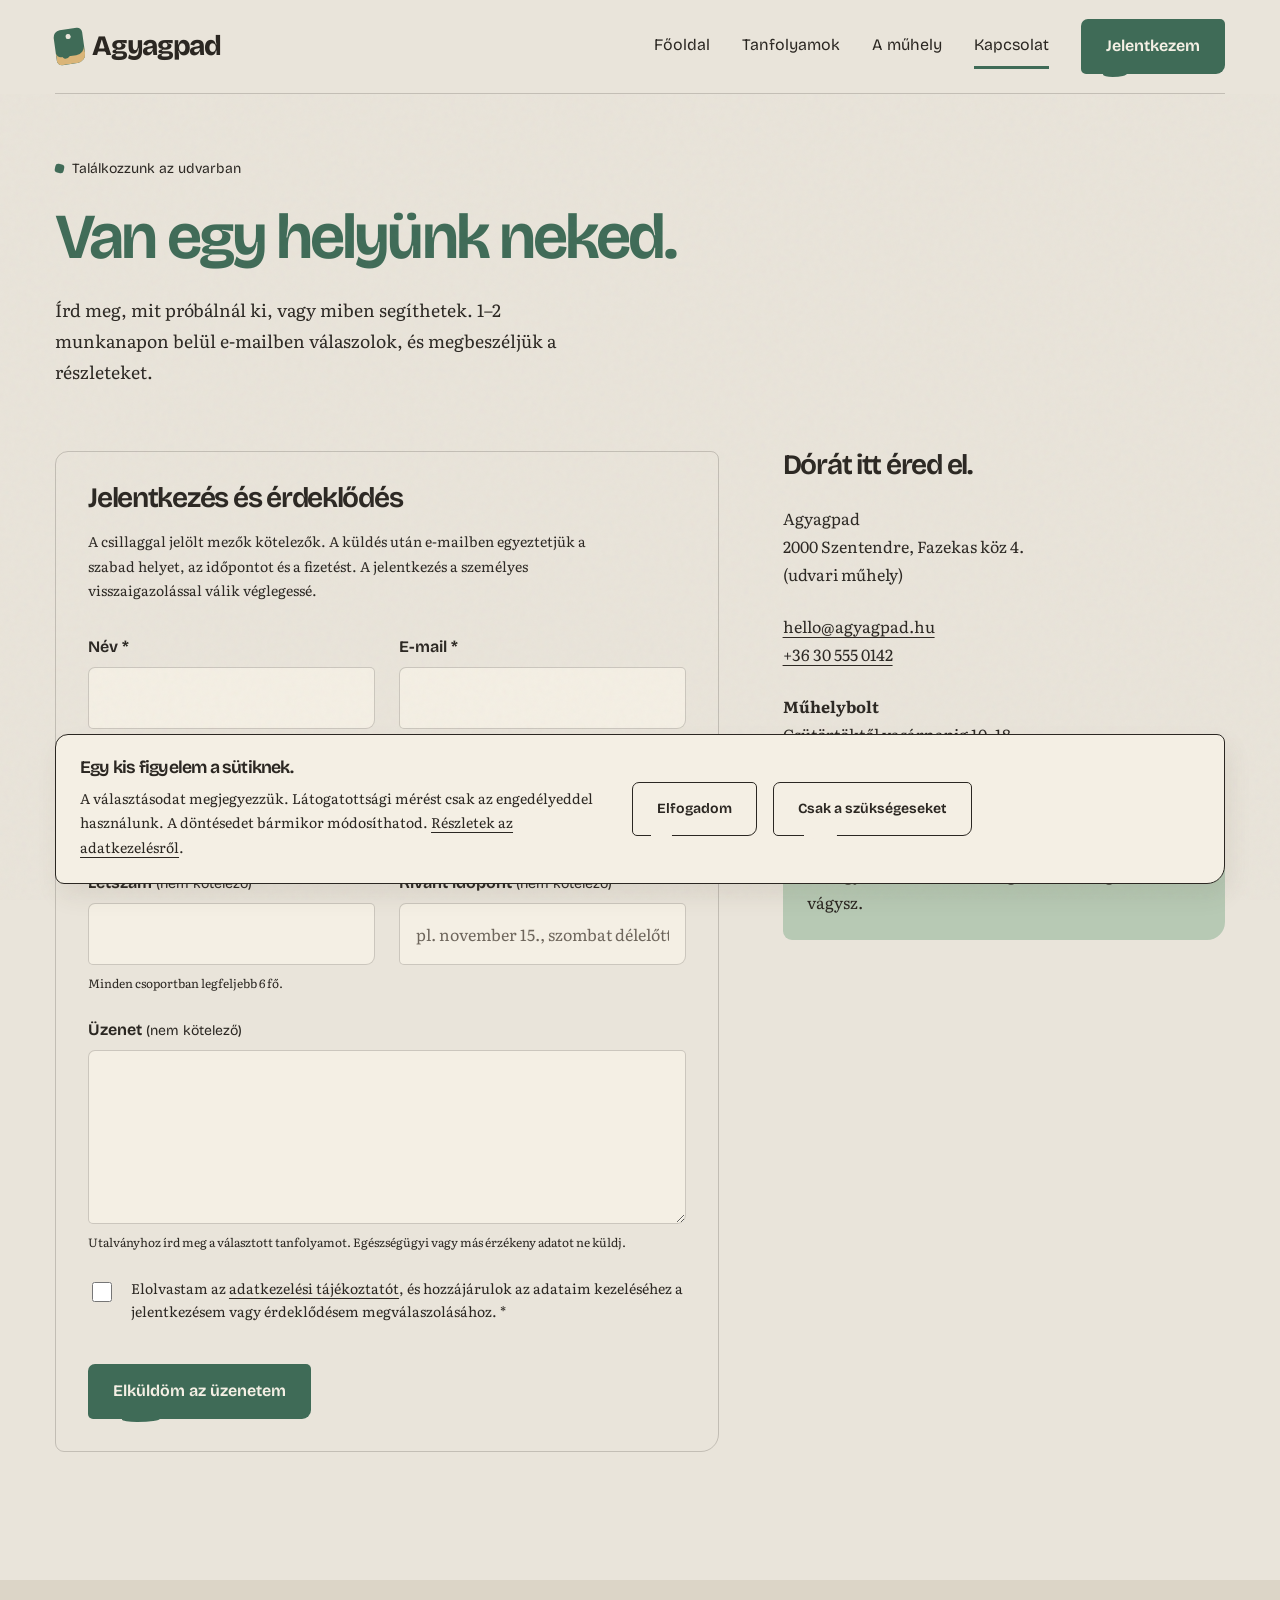
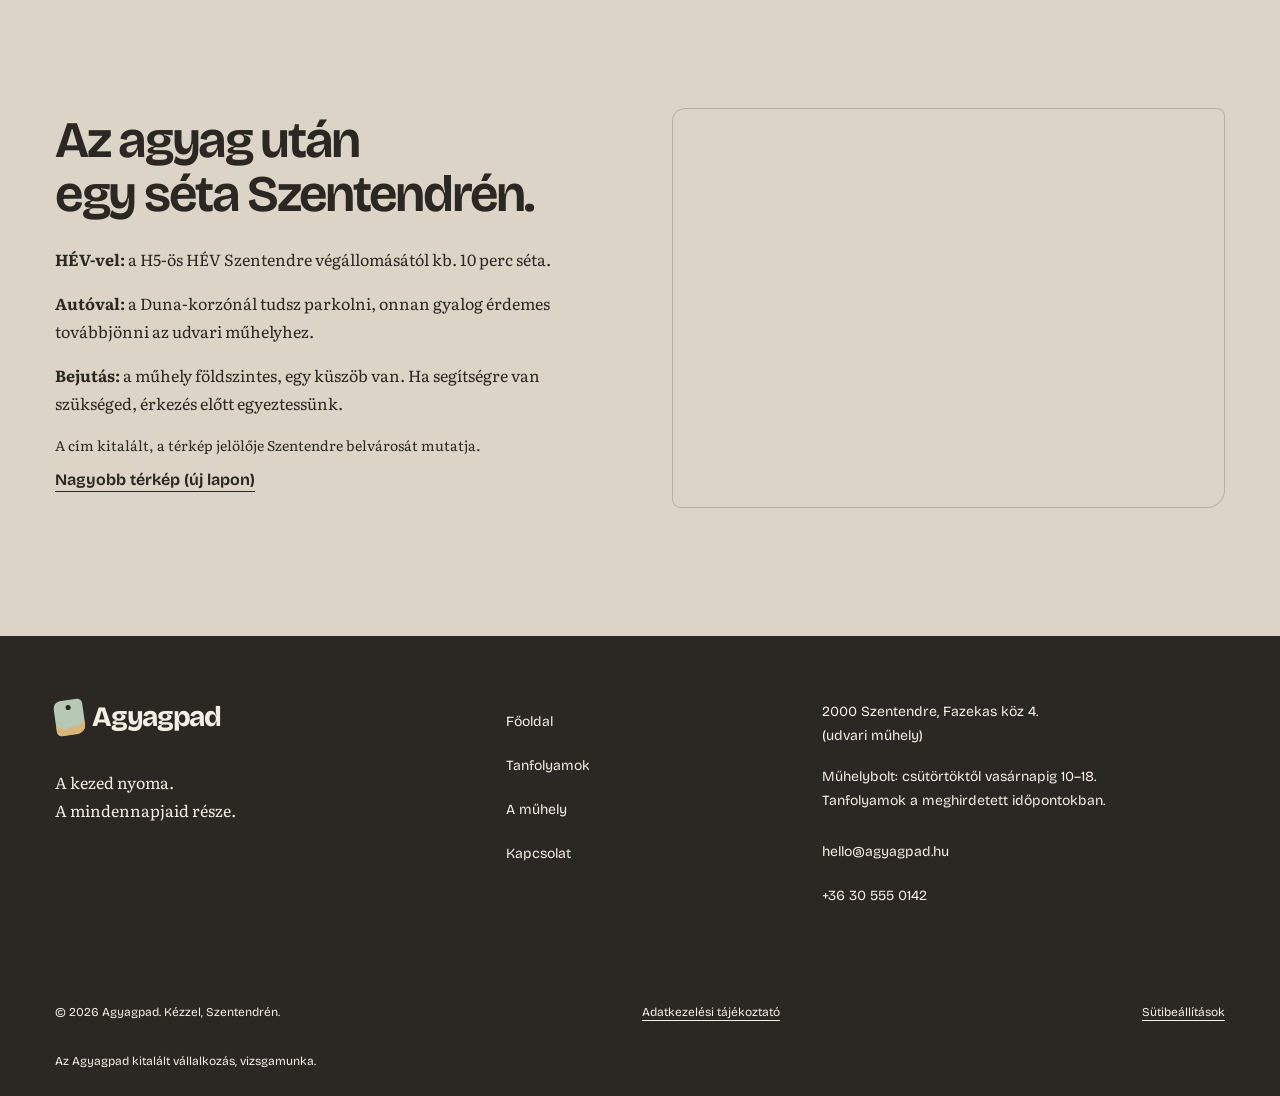
==== commit 5b1b3132: "Szövegcsiszolás: középpontos meta-sorok, félresikerült címek, egységes időpont-kifejezés Co-Authored" ====
--- a/kapcsolat.html
+++ b/kapcsolat.html
@@ -20,15 +20,15 @@
 <div class="field"><label for="nev">Név *</label><input id="nev" name="nev" type="text" autocomplete="name" maxlength="120" required aria-describedby="nev-hiba"><p class="field-error" id="nev-hiba" hidden></p></div>
 <div class="field"><label for="email">E-mail *</label><input id="email" name="email" type="email" autocomplete="email" maxlength="254" required aria-describedby="email-hiba"><p class="field-error" id="email-hiba" hidden></p></div>
 <div class="field"><label for="telefon">Telefon <span>(nem kötelező)</span></label><input id="telefon" name="telefon" type="tel" autocomplete="tel" maxlength="40" aria-describedby="telefon-hiba"><p class="field-error" id="telefon-hiba" hidden></p></div>
-<div class="field"><label for="tipus">Tanfolyam típusa *</label><select id="tipus" name="tipus" required aria-describedby="tipus-hiba"><option value="">Válassz egy típust</option value="kostolo">Kóstoló</option><option value="kurzus">Kezdő kurzus</option><option value="csapatepito">Csapatépítő</option><option value="utalvany">Ajándékutalvány</option><option value="egyeb">Egyéb kérdés</option></select><p class="field-error" id="tipus-hiba" hidden></p></div>
+<div class="field"><label for="tipus">Tanfolyam típusa *</label><select id="tipus" name="tipus" required aria-describedby="tipus-hiba"><option value="">Válassz egy típust</option><option value="kostolo">Kóstoló</option><option value="kurzus">Kezdő kurzus</option><option value="csapatepito">Csapatépítő</option><option value="utalvany">Ajándékutalvány</option><option value="egyeb">Egyéb kérdés</option></select><p class="field-error" id="tipus-hiba" hidden></p></div>
 <div class="field"><label for="letszam">Létszám <span>(nem kötelező)</span></label><input id="letszam" name="letszam" type="number" min="1" max="6" step="1" inputmode="numeric" aria-describedby="letszam-segitseg letszam-hiba"><span class="field-help" id="letszam-segitseg">Minden csoportban legfeljebb 6 fő.</span><p class="field-error" id="letszam-hiba" hidden></p></div>
 <div class="field"><label for="idopont">Kívánt időpont <span>(nem kötelező)</span></label><input id="idopont" name="idopont" type="text" maxlength="200" placeholder="pl. november 15., szombat délelőtt" aria-describedby="idopont-hiba"><p class="field-error" id="idopont-hiba" hidden></p></div>
 <div class="field wide"><label for="uzenet">Üzenet <span>(nem kötelező)</span></label><textarea id="uzenet" name="uzenet" rows="5" maxlength="4000" aria-describedby="uzenet-segitseg uzenet-hiba"></textarea><span class="field-help" id="uzenet-segitseg">Utalványhoz írd meg a választott tanfolyamot. Egészségügyi vagy más érzékeny adatot ne küldj.</span><p class="field-error" id="uzenet-hiba" hidden></p></div>
 <div class="field wide"><label class="check-label" for="adatkezeles"><input id="adatkezeles" name="adatkezeles" type="checkbox" value="hozzajarulok" required aria-describedby="adatkezeles-hiba"><span>Elolvastam az <a href="adatkezelesi-tajekoztato.html">adatkezelési tájékoztatót</a>, és hozzájárulok az adataim kezeléséhez a jelentkezésem vagy érdeklődésem megválaszolásához. *</span></label><p class="field-error" id="adatkezeles-hiba" hidden></p></div>
 </div><button class="button" type="submit">Elküldöm az üzenetem</button>
 </form></section>
-<aside class="contact-aside" aria-labelledby="elerhetoseg-cim"><h2 id="elerhetoseg-cim">Dórát itt éred el.</h2><p>Agyagpad<br>2000 Szentendre, Fazekas köz 4.<br>(udvari műhely)</p><p><a href="mailto:hello@agyagpad.hu">hello@agyagpad.hu</a><br><a href="tel:+36305550142">+36 30 555 0142</a></p><p><strong>Műhelybolt</strong><br>Csütörtöktől vasárnapig 10–18.<br>Tanfolyamok a megadott időpontokban.</p><p class="aside-note">Nem tudod, melyik alkalom illene hozzád? Válaszd az „Egyéb kérdés” lehetőséget, és írd meg, mire vágysz.</p></aside></div>
-<section class="section surface" id="megkozelites" aria-labelledby="utvonal-cim"><div class="container split"><div class="copy"><h2 id="utvonal-cim">Az agyag után<br>egy séta Szentendrén?</h2><p><strong>HÉV-vel:</strong> a H5-ös HÉV Szentendre végállomásától kb. 10 perc séta.</p><p><strong>Autóval:</strong> a Duna-korzónál tudsz parkolni, onnan gyalog érdemes továbbjönni az udvari műhelyhez.</p><p><strong>Bejutás:</strong> a műhely földszintes, egy küszöb van. Ha segítségre van szükséged, érkezés előtt egyeztessünk.</p><p class="gallery-note">A cím kitalált, a térkép jelölője Szentendre belvárosát mutatja.</p><a class="text-link" href="https://www.openstreetmap.org/?mlat=47.6694&amp;mlon=19.0756#map=16/47.6694/19.0756" target="_blank" rel="noopener noreferrer">Nagyobb térkép (új lapon)</a></div><iframe class="map" src="https://www.openstreetmap.org/export/embed.html?bbox=19.062%2C47.663%2C19.089%2C47.676&amp;layer=mapnik&amp;marker=47.6694%2C19.0756" width="800" height="400" loading="lazy" title="Szentendre belvárosa az OpenStreetMap térképen" referrerpolicy="no-referrer"></iframe></div></section></main><footer><div class="container"><div class="footer-main">
+<aside class="contact-aside" aria-labelledby="elerhetoseg-cim"><h2 id="elerhetoseg-cim">Dórát itt éred el.</h2><p>Agyagpad<br>2000 Szentendre, Fazekas köz 4.<br>(udvari műhely)</p><p><a href="mailto:hello@agyagpad.hu">hello@agyagpad.hu</a><br><a href="tel:+36305550142">+36 30 555 0142</a></p><p><strong>Műhelybolt</strong><br>Csütörtöktől vasárnapig 10–18.<br>Tanfolyamok a meghirdetett időpontokban.</p><p class="aside-note">Nem tudod, melyik alkalom illene hozzád? Válaszd az „Egyéb kérdés” lehetőséget, és írd meg, mire vágysz.</p></aside></div>
+<section class="section surface" id="megkozelites" aria-labelledby="utvonal-cim"><div class="container split"><div class="copy"><h2 id="utvonal-cim">Az agyag után<br>egy séta Szentendrén.</h2><p><strong>HÉV-vel:</strong> a H5-ös HÉV Szentendre végállomásától kb. 10 perc séta.</p><p><strong>Autóval:</strong> a Duna-korzónál tudsz parkolni, onnan gyalog érdemes továbbjönni az udvari műhelyhez.</p><p><strong>Bejutás:</strong> a műhely földszintes, egy küszöb van. Ha segítségre van szükséged, érkezés előtt egyeztessünk.</p><p class="gallery-note">A cím kitalált, a térkép jelölője Szentendre belvárosát mutatja.</p><a class="text-link" href="https://www.openstreetmap.org/?mlat=47.6694&amp;mlon=19.0756#map=16/47.6694/19.0756" target="_blank" rel="noopener noreferrer">Nagyobb térkép (új lapon)</a></div><iframe class="map" src="https://www.openstreetmap.org/export/embed.html?bbox=19.062%2C47.663%2C19.089%2C47.676&amp;layer=mapnik&amp;marker=47.6694%2C19.0756" width="800" height="400" loading="lazy" title="Szentendre belvárosa az OpenStreetMap térképen" referrerpolicy="no-referrer"></iframe></div></section></main><footer><div class="container"><div class="footer-main">
 <div class="footer-brand"><a class="logo" href="index.html" aria-label="Agyagpad, főoldal"><span class="logo-mark" aria-hidden="true"></span>Agyagpad</a><p class="footer-tagline">A kezed nyoma.<br>A mindennapjaid része.</p></div>
 <nav class="footer-nav" aria-label="Lábléc navigáció"><a href="index.html">Főoldal</a><a href="tanfolyamok.html">Tanfolyamok</a><a href="muhely.html">A műhely</a><a href="kapcsolat.html" aria-current="page">Kapcsolat</a></nav>
 <div class="footer-contact"><p>2000 Szentendre, Fazekas köz 4.<br>(udvari műhely)</p><p>Műhelybolt: csütörtöktől vasárnapig 10–18.<br>Tanfolyamok a meghirdetett időpontokban.</p><a href="mailto:hello@agyagpad.hu">hello@agyagpad.hu</a><a href="tel:+36305550142">+36 30 555 0142</a></div>
